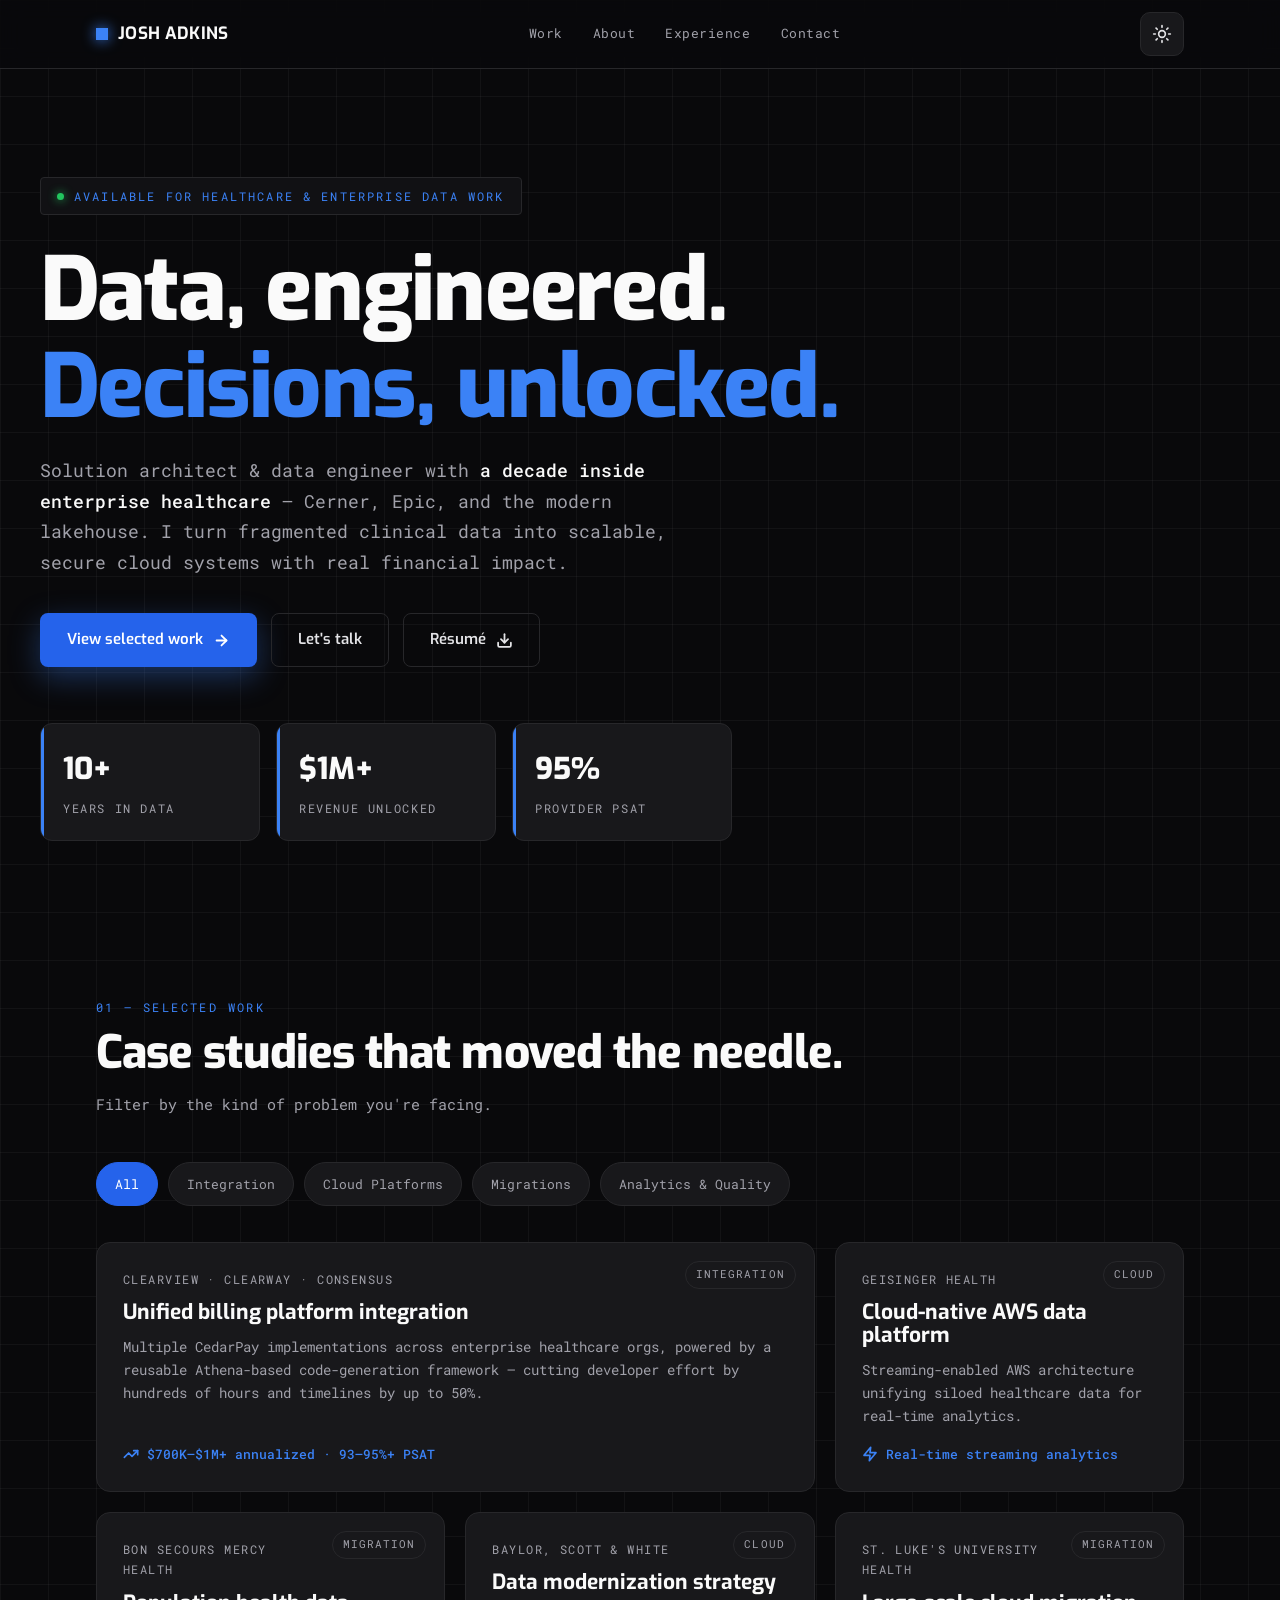
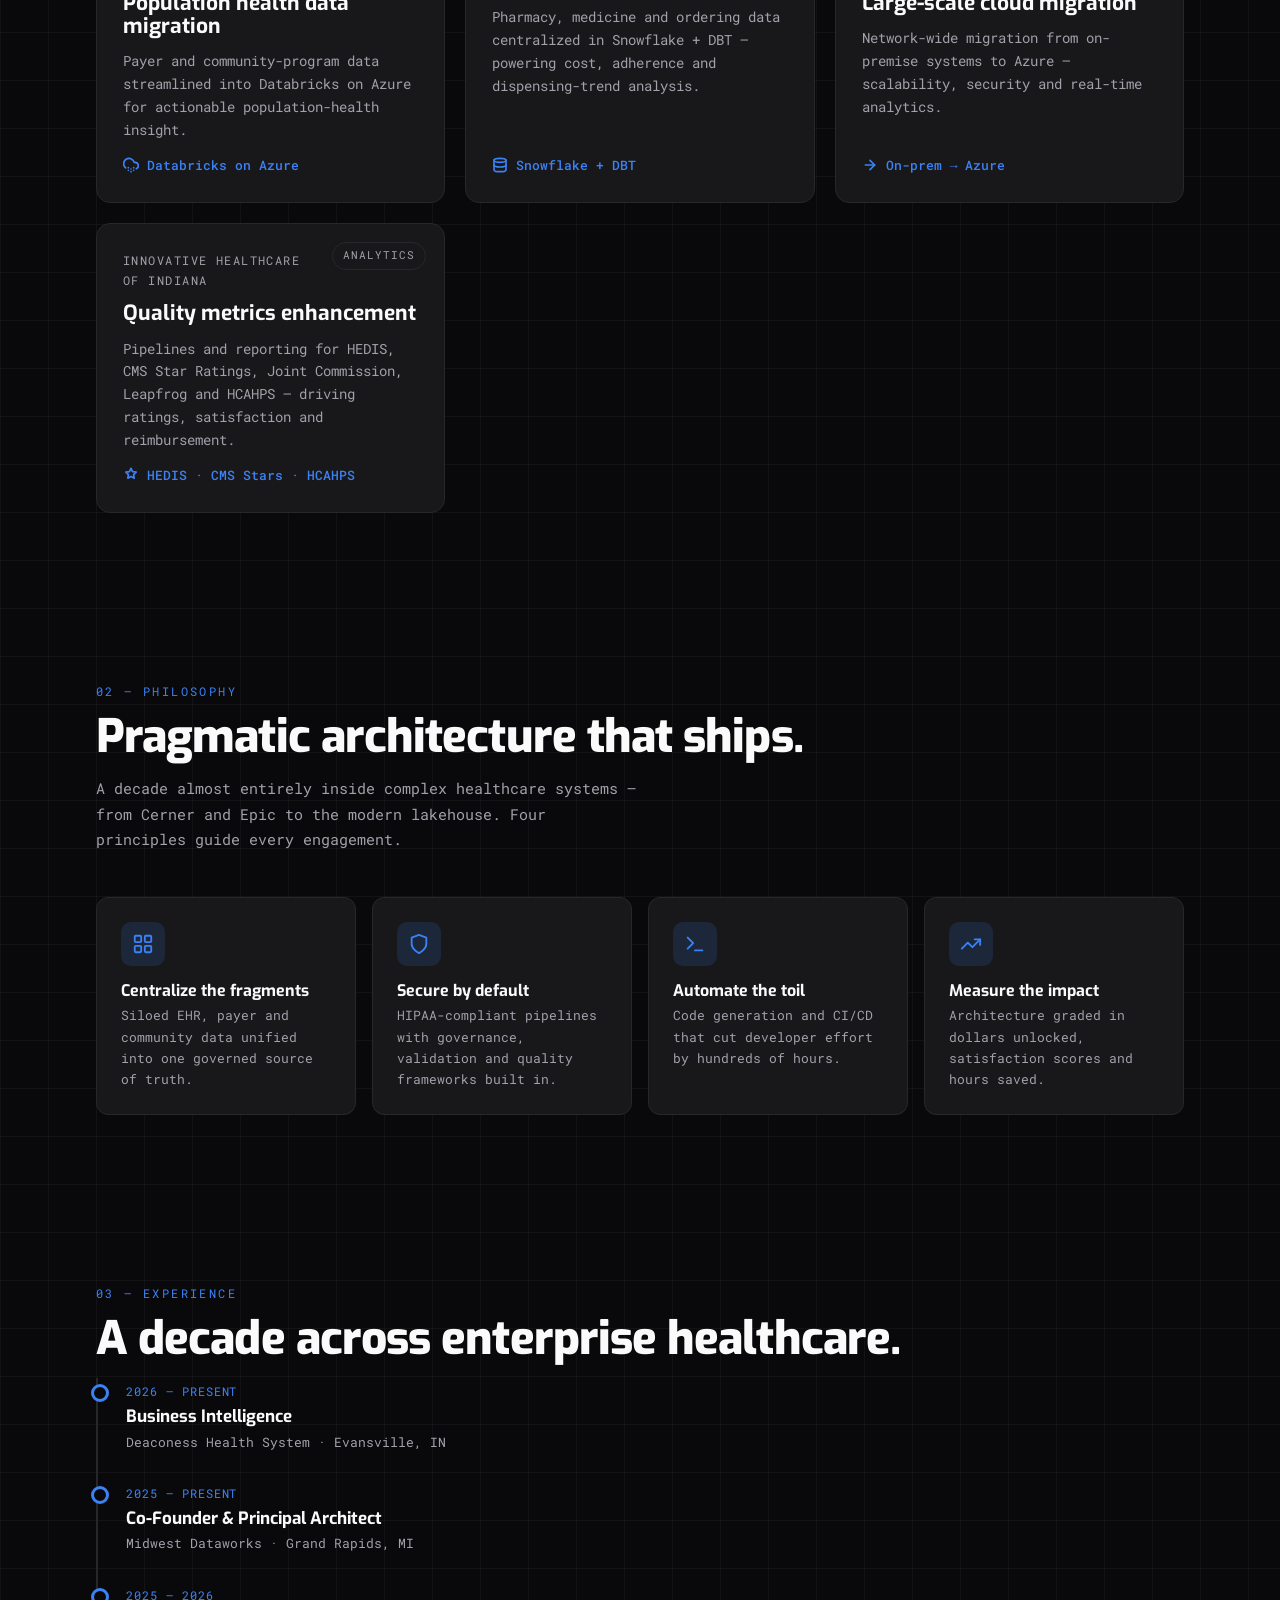
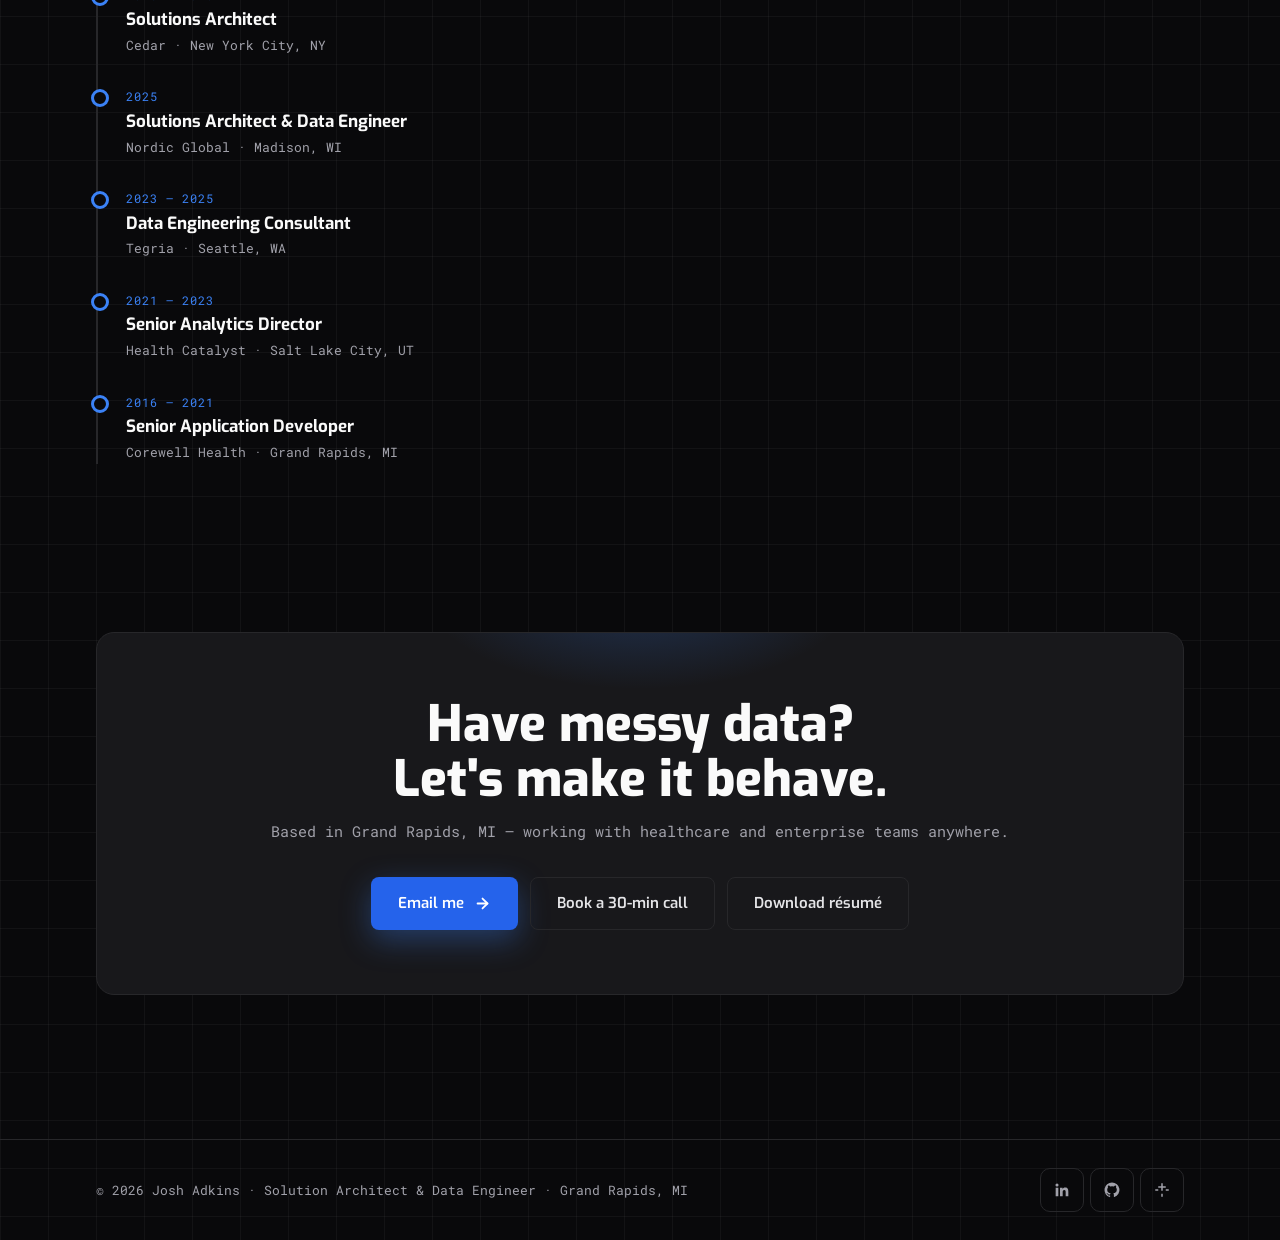
==== mockups/portfolio-v2.html @ 4bcb2957 "Updates!" ====
<!DOCTYPE html>
<html lang="en" data-theme="dark">
<head>
<meta charset="utf-8">
<meta name="viewport" content="width=device-width, initial-scale=1">
<title>Josh Adkins — Solution Architect &amp; Data Engineer (v2 mockup)</title>
<meta name="description" content="Josh Adkins — Solution Architect & Data Engineer specializing in healthcare data.">
<link rel="preconnect" href="https://fonts.googleapis.com">
<link rel="preconnect" href="https://fonts.gstatic.com" crossorigin>
<link href="https://fonts.googleapis.com/css2?family=Exo:wght@400;500;600;700;800&family=Roboto+Mono:wght@300;400;500;700&display=swap" rel="stylesheet">
<style>
  :root, :root[data-theme="dark"] {
    --bg: #09090B;
    --bg-elev: #111114;
    --surface: #18181B;
    --border: #27272A;
    --text: #E4E4E7;
    --text-strong: #FAFAFA;
    --muted: #A1A1AA;
    --accent: #3B82F6;
    --accent-strong: #2563EB;
    --on-accent: #FFFFFF;
    --grid-line: rgba(255, 255, 255, 0.04);
    --shadow: 0 20px 60px rgba(0, 0, 0, 0.55);
  }
  :root[data-theme="light"] {
    --bg: #FAFAFA;
    --bg-elev: #FFFFFF;
    --surface: #FFFFFF;
    --border: #E4E4E7;
    --text: #18181B;
    --text-strong: #09090B;
    --muted: #52525B;
    --accent: #2563EB;
    --accent-strong: #1D4ED8;
    --on-accent: #FFFFFF;
    --grid-line: rgba(0, 0, 0, 0.045);
    --shadow: 0 20px 50px rgba(9, 9, 11, 0.10);
  }

  * { margin: 0; padding: 0; box-sizing: border-box; }
  html { scroll-behavior: smooth; }
  body {
    background: var(--bg);
    color: var(--text);
    font-family: "Roboto Mono", ui-monospace, monospace;
    font-size: 15px;
    line-height: 1.7;
    -webkit-font-smoothing: antialiased;
    background-image:
      linear-gradient(var(--grid-line) 1px, transparent 1px),
      linear-gradient(90deg, var(--grid-line) 1px, transparent 1px);
    background-size: 48px 48px;
    transition: background-color 300ms ease, color 300ms ease;
  }
  h1, h2, h3 { font-family: "Exo", system-ui, sans-serif; color: var(--text-strong); line-height: 1.1; }
  a, button { cursor: pointer; font-family: inherit; }
  ::selection { background: var(--accent); color: var(--on-accent); }
  :focus-visible { outline: 3px solid var(--accent); outline-offset: 3px; border-radius: 4px; }

  .container { max-width: 1200px; margin: 0 auto; padding: 0 clamp(20px, 5vw, 56px); }

  .skip-link {
    position: absolute; left: -9999px; top: 0; z-index: 999;
    background: var(--accent-strong); color: var(--on-accent);
    padding: 12px 20px; text-decoration: none; border-radius: 0 0 10px 0;
  }
  .skip-link:focus { left: 0; }

  /* ---------- Motion: entrance reveals (disabled under reduced motion) ---------- */
  [data-reveal] { opacity: 0; transform: translateY(26px); transition: opacity 500ms cubic-bezier(.2,.7,.2,1), transform 500ms cubic-bezier(.2,.7,.2,1); }
  [data-reveal].in { opacity: 1; transform: none; }
  @media (prefers-reduced-motion: reduce) {
    html { scroll-behavior: auto; }
    [data-reveal] { opacity: 1; transform: none; transition: none; }
    *, *::before, *::after { animation: none !important; transition-duration: 0.01ms !important; }
  }

  /* ---------- Nav ---------- */
  nav.top {
    position: sticky; top: 0; z-index: 100;
    background: color-mix(in srgb, var(--bg) 82%, transparent);
    backdrop-filter: blur(12px);
    border-bottom: 1px solid var(--border);
  }
  .nav-inner { display: flex; align-items: center; justify-content: space-between; height: 68px; }
  .brand { display: flex; align-items: center; gap: 10px; text-decoration: none; color: var(--text-strong); font-family: "Exo", sans-serif; font-weight: 700; font-size: 17px; letter-spacing: 0.02em; }
  .brand .sq { width: 12px; height: 12px; background: var(--accent); box-shadow: 0 0 14px var(--accent); }
  .nav-links { display: flex; align-items: center; gap: 2px; list-style: none; }
  .nav-links a {
    color: var(--muted); text-decoration: none; font-size: 13px; letter-spacing: 0.04em;
    padding: 10px 14px; min-height: 44px; display: inline-flex; align-items: center;
    border-bottom: 2px solid transparent;
    transition: color 200ms, border-color 200ms;
  }
  .nav-links a:hover { color: var(--text-strong); border-color: var(--accent); }
  .theme-btn {
    width: 44px; height: 44px; display: grid; place-items: center;
    background: var(--surface); color: var(--text); border: 1px solid var(--border); border-radius: 10px;
    transition: transform 200ms, border-color 200ms;
  }
  .theme-btn:hover { transform: translateY(-2px); border-color: var(--accent); }
  :root[data-theme="dark"] .icon-sun { display: block; }
  :root[data-theme="dark"] .icon-moon { display: none; }
  :root[data-theme="light"] .icon-sun { display: none; }
  :root[data-theme="light"] .icon-moon { display: block; }

  /* ---------- Hero ---------- */
  .hero { padding: clamp(72px, 12vh, 130px) 0 72px; }
  .kicker {
    display: inline-flex; align-items: center; gap: 10px;
    font-size: 12px; letter-spacing: 0.18em; color: var(--accent);
    border: 1px solid var(--border); background: var(--bg-elev);
    padding: 8px 16px; border-radius: 4px; margin-bottom: 28px;
  }
  .kicker .pulse { width: 7px; height: 7px; border-radius: 50%; background: #22C55E; box-shadow: 0 0 10px #22C55E; }
  .hero h1 { font-size: clamp(44px, 7vw, 88px); font-weight: 800; letter-spacing: -0.02em; margin-bottom: 8px; }
  .hero h1 .accent { color: var(--accent); }
  .hero .role { font-size: clamp(15px, 1.6vw, 18px); color: var(--muted); margin: 18px 0 36px; max-width: 62ch; }
  .hero .role strong { color: var(--text-strong); font-weight: 500; }
  .cta-row { display: flex; gap: 14px; flex-wrap: wrap; margin-bottom: 56px; }
  .btn {
    display: inline-flex; align-items: center; gap: 10px; text-decoration: none;
    font-family: "Exo", sans-serif; font-weight: 600; font-size: 15px;
    padding: 13px 26px; min-height: 50px; border-radius: 8px; border: 1px solid transparent;
    transition: transform 220ms, box-shadow 220ms, background 220ms, border-color 220ms;
  }
  .btn-primary { background: var(--accent-strong); color: var(--on-accent); box-shadow: 0 10px 30px color-mix(in srgb, var(--accent) 35%, transparent); }
  .btn-primary:hover { transform: translateY(-2px); box-shadow: 0 16px 40px color-mix(in srgb, var(--accent) 50%, transparent); }
  .btn-ghost { background: transparent; color: var(--text); border-color: var(--border); }
  .btn-ghost:hover { border-color: var(--accent); color: var(--text-strong); transform: translateY(-2px); }

  .stat-row { display: grid; grid-template-columns: repeat(3, minmax(0, 220px)); gap: 16px; }
  .stat {
    background: var(--surface); border: 1px solid var(--border); border-radius: 12px;
    padding: 20px 22px; position: relative; overflow: hidden;
    transition: border-color 220ms, transform 220ms;
  }
  .stat:hover { border-color: var(--accent); transform: translateY(-3px); }
  .stat::before { content: ""; position: absolute; left: 0; top: 0; bottom: 0; width: 3px; background: var(--accent); }
  .stat b { display: block; font-family: "Exo", sans-serif; font-size: 30px; font-weight: 800; color: var(--text-strong); font-variant-numeric: tabular-nums; }
  .stat span { font-size: 11.5px; letter-spacing: 0.14em; color: var(--muted); }

  /* ---------- Section scaffolding ---------- */
  section { padding: 84px 0; }
  .sec-label { font-size: 12px; letter-spacing: 0.2em; color: var(--accent); margin-bottom: 10px; }
  .sec-title { font-size: clamp(30px, 4vw, 46px); font-weight: 800; letter-spacing: -0.02em; margin-bottom: 14px; }
  .sec-sub { color: var(--muted); max-width: 60ch; margin-bottom: 44px; }

  /* ---------- Filterable project grid ---------- */
  .filters { display: flex; gap: 10px; flex-wrap: wrap; margin-bottom: 36px; }
  .chip {
    font-family: "Roboto Mono", monospace; font-size: 13px;
    background: var(--surface); color: var(--muted);
    border: 1px solid var(--border); border-radius: 999px;
    padding: 9px 18px; min-height: 44px;
    transition: color 200ms, border-color 200ms, background 200ms;
  }
  .chip:hover { color: var(--text-strong); border-color: var(--accent); }
  .chip[aria-pressed="true"] { background: var(--accent-strong); color: var(--on-accent); border-color: var(--accent-strong); }

  .grid { display: grid; grid-template-columns: repeat(3, 1fr); gap: 20px; }
  .proj {
    grid-column: span 1; position: relative; overflow: hidden;
    background: var(--surface); border: 1px solid var(--border); border-radius: 14px;
    padding: 26px; display: flex; flex-direction: column; gap: 12px; min-height: 250px;
    transition: transform 260ms cubic-bezier(.2,.7,.2,1), border-color 260ms, box-shadow 260ms, opacity 300ms;
  }
  .proj.featured { grid-column: span 2; }
  .proj:hover { transform: translateY(-5px); border-color: var(--accent); box-shadow: var(--shadow); }
  .proj.hidden { display: none; }
  .proj .client { font-size: 12px; letter-spacing: 0.12em; color: var(--muted); text-transform: uppercase; padding-right: 104px; }
  .proj h3 { font-size: 21px; font-weight: 700; }
  .proj p { font-size: 13.5px; color: var(--muted); }
  .proj .metric {
    margin-top: auto; display: inline-flex; align-items: center; gap: 8px;
    font-size: 13px; color: var(--accent); font-weight: 500;
  }
  .proj .cat-tag { position: absolute; top: 18px; right: 18px; font-size: 10.5px; letter-spacing: 0.1em; color: var(--muted); border: 1px solid var(--border); padding: 4px 10px; border-radius: 999px; text-transform: uppercase; }
  .proj .bar { position: absolute; left: 0; right: 0; bottom: 0; height: 3px; background: var(--accent); transform: scaleX(0); transform-origin: left; transition: transform 320ms cubic-bezier(.2,.7,.2,1); }
  .proj:hover .bar { transform: scaleX(1); }

  /* ---------- Philosophy ---------- */
  .principles { display: grid; grid-template-columns: repeat(4, 1fr); gap: 16px; }
  .principle { background: var(--surface); border: 1px solid var(--border); border-radius: 12px; padding: 24px; transition: transform 220ms, border-color 220ms; }
  .principle:hover { transform: translateY(-4px); border-color: var(--accent); }
  .principle .ic { width: 44px; height: 44px; border-radius: 10px; display: grid; place-items: center; background: color-mix(in srgb, var(--accent) 14%, transparent); color: var(--accent); margin-bottom: 16px; }
  .principle h3 { font-size: 16px; margin-bottom: 6px; }
  .principle p { font-size: 12.5px; color: var(--muted); }

  /* ---------- Experience ---------- */
  .timeline { border-left: 2px solid var(--border); padding-left: 28px; display: flex; flex-direction: column; gap: 26px; max-width: 760px; }
  .t-item { position: relative; }
  .t-item::before {
    content: ""; position: absolute; left: -35px; top: 6px;
    width: 12px; height: 12px; border-radius: 50%;
    background: var(--bg); border: 3px solid var(--accent);
  }
  .t-item .when { font-size: 12px; color: var(--accent); letter-spacing: 0.08em; }
  .t-item h3 { font-size: 17px; margin: 4px 0 2px; }
  .t-item .org { font-size: 13px; color: var(--muted); }

  /* ---------- Contact ---------- */
  .contact-band {
    background: var(--surface); border: 1px solid var(--border); border-radius: 18px;
    padding: clamp(36px, 6vw, 64px); text-align: center; position: relative; overflow: hidden;
  }
  .contact-band::before {
    content: ""; position: absolute; inset: -40% 30% auto; height: 200px;
    background: radial-gradient(closest-side, color-mix(in srgb, var(--accent) 25%, transparent), transparent);
    pointer-events: none;
  }
  .contact-band h2 { font-size: clamp(30px, 4.4vw, 50px); font-weight: 800; margin-bottom: 12px; }
  .contact-band p { color: var(--muted); margin-bottom: 32px; }
  .contact-links { display: flex; gap: 12px; justify-content: center; flex-wrap: wrap; }

  footer { border-top: 1px solid var(--border); padding: 28px 0; margin-top: 60px; }
  .foot { display: flex; align-items: center; justify-content: space-between; gap: 16px; flex-wrap: wrap; font-size: 12.5px; color: var(--muted); }
  .foot .socials { display: flex; gap: 6px; }
  .foot .socials a { width: 44px; height: 44px; display: grid; place-items: center; color: var(--muted); border: 1px solid var(--border); border-radius: 10px; transition: color 200ms, border-color 200ms, transform 200ms; }
  .foot .socials a:hover { color: var(--accent); border-color: var(--accent); transform: translateY(-2px); }

  @media (max-width: 1024px) {
    .grid { grid-template-columns: 1fr 1fr; }
    .proj.featured { grid-column: span 2; }
    .principles { grid-template-columns: 1fr 1fr; }
  }
  @media (max-width: 700px) {
    .nav-links { display: none; }
    .grid { grid-template-columns: 1fr; }
    .proj.featured { grid-column: span 1; }
    .principles { grid-template-columns: 1fr; }
    .stat-row { grid-template-columns: 1fr; }
    section { padding: 60px 0; }
  }
</style>
</head>
<body>
<a class="skip-link" href="#main">Skip to main content</a>

<nav class="top" aria-label="Primary">
  <div class="container nav-inner">
    <a class="brand" href="#top"><span class="sq" aria-hidden="true"></span>JOSH ADKINS</a>
    <ul class="nav-links">
      <li><a href="#work">Work</a></li>
      <li><a href="#about">About</a></li>
      <li><a href="#experience">Experience</a></li>
      <li><a href="#contact">Contact</a></li>
    </ul>
    <button class="theme-btn" id="themeToggle" aria-label="Switch to light theme">
      <svg class="icon-sun" width="20" height="20" viewBox="0 0 24 24" fill="none" stroke="currentColor" stroke-width="2" stroke-linecap="round" aria-hidden="true"><circle cx="12" cy="12" r="4"/><path d="M12 2v2M12 20v2M4.9 4.9l1.4 1.4M17.7 17.7l1.4 1.4M2 12h2M20 12h2M4.9 19.1l1.4-1.4M17.7 6.3l1.4-1.4"/></svg>
      <svg class="icon-moon" width="20" height="20" viewBox="0 0 24 24" fill="none" stroke="currentColor" stroke-width="2" stroke-linecap="round" stroke-linejoin="round" aria-hidden="true"><path d="M21 12.79A9 9 0 1 1 11.21 3 7 7 0 0 0 21 12.79z"/></svg>
    </button>
  </div>
</nav>

<main id="main">
  <!-- ============ HERO ============ -->
  <header id="top" class="hero container">
    <div data-reveal>
      <span class="kicker"><span class="pulse" aria-hidden="true"></span>AVAILABLE FOR HEALTHCARE &amp; ENTERPRISE DATA WORK</span>
      <h1>Data, engineered.<br><span class="accent">Decisions, unlocked.</span></h1>
      <p class="role">Solution architect &amp; data engineer with <strong>a decade inside enterprise healthcare</strong> — Cerner, Epic, and the modern lakehouse. I turn fragmented clinical data into scalable, secure cloud systems with real financial impact.</p>
      <div class="cta-row">
        <a class="btn btn-primary" href="#work">
          View selected work
          <svg width="17" height="17" viewBox="0 0 24 24" fill="none" stroke="currentColor" stroke-width="2.5" stroke-linecap="round" stroke-linejoin="round" aria-hidden="true"><path d="M5 12h14"/><path d="M12 5l7 7-7 7"/></svg>
        </a>
        <a class="btn btn-ghost" href="#contact">Let's talk</a>
        <a class="btn btn-ghost" href="#" aria-label="Download résumé">
          Résumé
          <svg width="17" height="17" viewBox="0 0 24 24" fill="none" stroke="currentColor" stroke-width="2.5" stroke-linecap="round" stroke-linejoin="round" aria-hidden="true"><path d="M21 15v4a2 2 0 0 1-2 2H5a2 2 0 0 1-2-2v-4"/><path d="M7 10l5 5 5-5"/><path d="M12 15V3"/></svg>
        </a>
      </div>
      <div class="stat-row">
        <div class="stat"><b>10+</b><span>YEARS IN DATA</span></div>
        <div class="stat"><b>$1M+</b><span>REVENUE UNLOCKED</span></div>
        <div class="stat"><b>95%</b><span>PROVIDER PSAT</span></div>
      </div>
    </div>
  </header>

  <!-- ============ WORK: FILTERABLE GRID ============ -->
  <section id="work">
    <div class="container">
      <div data-reveal>
        <p class="sec-label">01 — SELECTED WORK</p>
        <h2 class="sec-title">Case studies that moved the needle.</h2>
        <p class="sec-sub">Filter by the kind of problem you're facing.</p>
      </div>

      <div class="filters" role="group" aria-label="Filter projects by category" data-reveal>
        <button class="chip" data-filter="all" aria-pressed="true">All</button>
        <button class="chip" data-filter="integration" aria-pressed="false">Integration</button>
        <button class="chip" data-filter="cloud" aria-pressed="false">Cloud Platforms</button>
        <button class="chip" data-filter="migration" aria-pressed="false">Migrations</button>
        <button class="chip" data-filter="analytics" aria-pressed="false">Analytics &amp; Quality</button>
      </div>

      <div class="grid" id="projGrid">
        <article class="proj featured" data-cat="integration" data-reveal>
          <span class="cat-tag">Integration</span>
          <span class="client">Clearview · Clearway · Consensus</span>
          <h3>Unified billing platform integration</h3>
          <p>Multiple CedarPay implementations across enterprise healthcare orgs, powered by a reusable Athena-based code-generation framework — cutting developer effort by hundreds of hours and timelines by up to 50%.</p>
          <span class="metric">
            <svg width="16" height="16" viewBox="0 0 24 24" fill="none" stroke="currentColor" stroke-width="2.5" stroke-linecap="round" stroke-linejoin="round" aria-hidden="true"><path d="M22 7l-8.5 8.5-5-5L2 17"/><path d="M16 7h6v6"/></svg>
            $700K–$1M+ annualized · 93–95%+ PSAT
          </span>
          <span class="bar" aria-hidden="true"></span>
        </article>

        <article class="proj" data-cat="cloud" data-reveal>
          <span class="cat-tag">Cloud</span>
          <span class="client">Geisinger Health</span>
          <h3>Cloud-native AWS data platform</h3>
          <p>Streaming-enabled AWS architecture unifying siloed healthcare data for real-time analytics.</p>
          <span class="metric">
            <svg width="16" height="16" viewBox="0 0 24 24" fill="none" stroke="currentColor" stroke-width="2.5" stroke-linecap="round" stroke-linejoin="round" aria-hidden="true"><polygon points="13 2 3 14 12 14 11 22 21 10 12 10 13 2"/></svg>
            Real-time streaming analytics
          </span>
          <span class="bar" aria-hidden="true"></span>
        </article>

        <article class="proj" data-cat="migration" data-reveal>
          <span class="cat-tag">Migration</span>
          <span class="client">Bon Secours Mercy Health</span>
          <h3>Population health data migration</h3>
          <p>Payer and community-program data streamlined into Databricks on Azure for actionable population-health insight.</p>
          <span class="metric">
            <svg width="16" height="16" viewBox="0 0 24 24" fill="none" stroke="currentColor" stroke-width="2.5" stroke-linecap="round" stroke-linejoin="round" aria-hidden="true"><path d="M20 17.58A5 5 0 0 0 18 8h-1.26A8 8 0 1 0 4 16.25"/><path d="M8 16h.01M8 20h.01M12 18h.01M12 22h.01M16 16h.01M16 20h.01"/></svg>
            Databricks on Azure
          </span>
          <span class="bar" aria-hidden="true"></span>
        </article>

        <article class="proj" data-cat="cloud" data-reveal>
          <span class="cat-tag">Cloud</span>
          <span class="client">Baylor, Scott &amp; White</span>
          <h3>Data modernization strategy</h3>
          <p>Pharmacy, medicine and ordering data centralized in Snowflake + DBT — powering cost, adherence and dispensing-trend analysis.</p>
          <span class="metric">
            <svg width="16" height="16" viewBox="0 0 24 24" fill="none" stroke="currentColor" stroke-width="2.5" stroke-linecap="round" stroke-linejoin="round" aria-hidden="true"><ellipse cx="12" cy="5" rx="9" ry="3"/><path d="M3 5v14c0 1.66 4 3 9 3s9-1.34 9-3V5"/><path d="M3 12c0 1.66 4 3 9 3s9-1.34 9-3"/></svg>
            Snowflake + DBT
          </span>
          <span class="bar" aria-hidden="true"></span>
        </article>

        <article class="proj" data-cat="migration" data-reveal>
          <span class="cat-tag">Migration</span>
          <span class="client">St. Luke's University Health</span>
          <h3>Large-scale cloud migration</h3>
          <p>Network-wide migration from on-premise systems to Azure — scalability, security and real-time analytics.</p>
          <span class="metric">
            <svg width="16" height="16" viewBox="0 0 24 24" fill="none" stroke="currentColor" stroke-width="2.5" stroke-linecap="round" stroke-linejoin="round" aria-hidden="true"><path d="M5 12h14"/><path d="M12 5l7 7-7 7"/></svg>
            On-prem → Azure
          </span>
          <span class="bar" aria-hidden="true"></span>
        </article>

        <article class="proj" data-cat="analytics" data-reveal>
          <span class="cat-tag">Analytics</span>
          <span class="client">Innovative Healthcare of Indiana</span>
          <h3>Quality metrics enhancement</h3>
          <p>Pipelines and reporting for HEDIS, CMS Star Ratings, Joint Commission, Leapfrog and HCAHPS — driving ratings, satisfaction and reimbursement.</p>
          <span class="metric">
            <svg width="16" height="16" viewBox="0 0 24 24" fill="none" stroke="currentColor" stroke-width="2.5" stroke-linecap="round" stroke-linejoin="round" aria-hidden="true"><path d="M12 2l2.4 4.86 5.36.78-3.88 3.78.92 5.34L12 14.24l-4.8 2.52.92-5.34L4.24 7.64l5.36-.78L12 2z"/></svg>
            HEDIS · CMS Stars · HCAHPS
          </span>
          <span class="bar" aria-hidden="true"></span>
        </article>
      </div>
    </div>
  </section>

  <!-- ============ ABOUT / PHILOSOPHY ============ -->
  <section id="about">
    <div class="container">
      <div data-reveal>
        <p class="sec-label">02 — PHILOSOPHY</p>
        <h2 class="sec-title">Pragmatic architecture that ships.</h2>
        <p class="sec-sub">A decade almost entirely inside complex healthcare systems — from Cerner and Epic to the modern lakehouse. Four principles guide every engagement.</p>
      </div>
      <div class="principles">
        <div class="principle" data-reveal>
          <span class="ic" aria-hidden="true"><svg width="22" height="22" viewBox="0 0 24 24" fill="none" stroke="currentColor" stroke-width="2" stroke-linecap="round" stroke-linejoin="round"><rect x="3" y="3" width="7" height="7" rx="1"/><rect x="14" y="3" width="7" height="7" rx="1"/><rect x="3" y="14" width="7" height="7" rx="1"/><rect x="14" y="14" width="7" height="7" rx="1"/></svg></span>
          <h3>Centralize the fragments</h3>
          <p>Siloed EHR, payer and community data unified into one governed source of truth.</p>
        </div>
        <div class="principle" data-reveal>
          <span class="ic" aria-hidden="true"><svg width="22" height="22" viewBox="0 0 24 24" fill="none" stroke="currentColor" stroke-width="2" stroke-linecap="round" stroke-linejoin="round"><path d="M12 22s8-4 8-10V5l-8-3-8 3v7c0 6 8 10 8 10z"/></svg></span>
          <h3>Secure by default</h3>
          <p>HIPAA-compliant pipelines with governance, validation and quality frameworks built in.</p>
        </div>
        <div class="principle" data-reveal>
          <span class="ic" aria-hidden="true"><svg width="22" height="22" viewBox="0 0 24 24" fill="none" stroke="currentColor" stroke-width="2" stroke-linecap="round" stroke-linejoin="round"><path d="M4 17l6-6-6-6"/><path d="M12 19h8"/></svg></span>
          <h3>Automate the toil</h3>
          <p>Code generation and CI/CD that cut developer effort by hundreds of hours.</p>
        </div>
        <div class="principle" data-reveal>
          <span class="ic" aria-hidden="true"><svg width="22" height="22" viewBox="0 0 24 24" fill="none" stroke="currentColor" stroke-width="2" stroke-linecap="round" stroke-linejoin="round"><path d="M22 7l-8.5 8.5-5-5L2 17"/><path d="M16 7h6v6"/></svg></span>
          <h3>Measure the impact</h3>
          <p>Architecture graded in dollars unlocked, satisfaction scores and hours saved.</p>
        </div>
      </div>
    </div>
  </section>

  <!-- ============ EXPERIENCE ============ -->
  <section id="experience">
    <div class="container">
      <div data-reveal>
        <p class="sec-label">03 — EXPERIENCE</p>
        <h2 class="sec-title">A decade across enterprise healthcare.</h2>
      </div>
      <div class="timeline" data-reveal>
        <div class="t-item"><span class="when">2026 — PRESENT</span><h3>Business Intelligence</h3><span class="org">Deaconess Health System · Evansville, IN</span></div>
        <div class="t-item"><span class="when">2025 — PRESENT</span><h3>Co-Founder &amp; Principal Architect</h3><span class="org">Midwest Dataworks · Grand Rapids, MI</span></div>
        <div class="t-item"><span class="when">2025 — 2026</span><h3>Solutions Architect</h3><span class="org">Cedar · New York City, NY</span></div>
        <div class="t-item"><span class="when">2025</span><h3>Solutions Architect &amp; Data Engineer</h3><span class="org">Nordic Global · Madison, WI</span></div>
        <div class="t-item"><span class="when">2023 — 2025</span><h3>Data Engineering Consultant</h3><span class="org">Tegria · Seattle, WA</span></div>
        <div class="t-item"><span class="when">2021 — 2023</span><h3>Senior Analytics Director</h3><span class="org">Health Catalyst · Salt Lake City, UT</span></div>
        <div class="t-item"><span class="when">2016 — 2021</span><h3>Senior Application Developer</h3><span class="org">Corewell Health · Grand Rapids, MI</span></div>
      </div>
    </div>
  </section>

  <!-- ============ CONTACT ============ -->
  <section id="contact">
    <div class="container">
      <div class="contact-band" data-reveal>
        <h2>Have messy data?<br>Let's make it behave.</h2>
        <p>Based in Grand Rapids, MI — working with healthcare and enterprise teams anywhere.</p>
        <div class="contact-links">
          <a class="btn btn-primary" href="mailto:business.joshadkins@gmail.com">
            Email me
            <svg width="17" height="17" viewBox="0 0 24 24" fill="none" stroke="currentColor" stroke-width="2.5" stroke-linecap="round" stroke-linejoin="round" aria-hidden="true"><path d="M5 12h14"/><path d="M12 5l7 7-7 7"/></svg>
          </a>
          <a class="btn btn-ghost" href="https://cal.com/josh-adkins/30min?overlayCalendar=true">Book a 30-min call</a>
          <a class="btn btn-ghost" href="#">Download résumé</a>
        </div>
      </div>
    </div>
  </section>
</main>

<footer>
  <div class="container foot">
    <span>© 2026 Josh Adkins · Solution Architect &amp; Data Engineer · Grand Rapids, MI</span>
    <div class="socials">
      <a href="https://www.linkedin.com/in/joshua-t-adkins/" aria-label="LinkedIn">
        <svg width="18" height="18" viewBox="0 0 24 24" fill="currentColor" aria-hidden="true"><path d="M20.45 20.45h-3.55v-5.57c0-1.33-.03-3.04-1.85-3.04-1.86 0-2.14 1.45-2.14 2.94v5.67H9.35V9h3.41v1.56h.05c.48-.9 1.64-1.85 3.37-1.85 3.6 0 4.27 2.37 4.27 5.46v6.28zM5.34 7.43a2.06 2.06 0 1 1 0-4.12 2.06 2.06 0 0 1 0 4.12zM7.12 20.45H3.56V9h3.56v11.45z"/></svg>
      </a>
      <a href="https://github.com/jadkinsgr" aria-label="GitHub">
        <svg width="18" height="18" viewBox="0 0 24 24" fill="currentColor" aria-hidden="true"><path d="M12 2a10 10 0 0 0-3.16 19.49c.5.09.68-.22.68-.48v-1.7c-2.78.6-3.37-1.34-3.37-1.34-.45-1.16-1.11-1.47-1.11-1.47-.91-.62.07-.6.07-.6 1 .07 1.53 1.03 1.53 1.03.9 1.52 2.34 1.08 2.91.83.09-.65.35-1.09.63-1.34-2.22-.25-4.55-1.11-4.55-4.94 0-1.09.39-1.98 1.03-2.68-.1-.25-.45-1.27.1-2.64 0 0 .84-.27 2.75 1.02a9.58 9.58 0 0 1 5 0c1.91-1.29 2.75-1.02 2.75-1.02.55 1.37.2 2.39.1 2.64.64.7 1.03 1.59 1.03 2.68 0 3.84-2.34 4.68-4.57 4.93.36.31.68.92.68 1.85V21c0 .27.18.58.69.48A10 10 0 0 0 12 2z"/></svg>
      </a>
      <a href="https://public.tableau.com/app/profile/josh.adkins/vizzes" aria-label="Tableau Public">
        <svg width="18" height="18" viewBox="0 0 24 24" fill="currentColor" aria-hidden="true"><path d="M11 3h2v4h4v2h-4v4h-2V9H7V7h4V3zM3 11h4v2H3v-2zm14 0h4v2h-4v-2zm-6 6h2v4h-2v-4z"/></svg>
      </a>
    </div>
  </div>
</footer>

<script>
  // Theme toggle (Motion-Driven style: dark default, dual-theme per skill's dark-mode-pairing rule)
  const toggle = document.getElementById('themeToggle');
  const root = document.documentElement;
  toggle.addEventListener('click', () => {
    const next = root.dataset.theme === 'dark' ? 'light' : 'dark';
    root.dataset.theme = next;
    toggle.setAttribute('aria-label', 'Switch to ' + (next === 'dark' ? 'light' : 'dark') + ' theme');
  });

  // Scroll entrance reveals with stagger (skipped entirely under prefers-reduced-motion)
  const reduced = window.matchMedia('(prefers-reduced-motion: reduce)').matches;
  if (!reduced && 'IntersectionObserver' in window) {
    const io = new IntersectionObserver((entries) => {
      entries.forEach((e, i) => {
        if (e.isIntersecting) {
          setTimeout(() => e.target.classList.add('in'), (i % 6) * 40);
          io.unobserve(e.target);
        }
      });
    }, { threshold: 0.12 });
    document.querySelectorAll('[data-reveal]').forEach(el => io.observe(el));
  } else {
    document.querySelectorAll('[data-reveal]').forEach(el => el.classList.add('in'));
  }

  // Project filter
  const chips = document.querySelectorAll('.chip');
  const projects = document.querySelectorAll('.proj');
  chips.forEach(chip => chip.addEventListener('click', () => {
    chips.forEach(c => c.setAttribute('aria-pressed', c === chip ? 'true' : 'false'));
    const f = chip.dataset.filter;
    projects.forEach(p => p.classList.toggle('hidden', f !== 'all' && p.dataset.cat !== f));
  }));
</script>
</body>
</html>
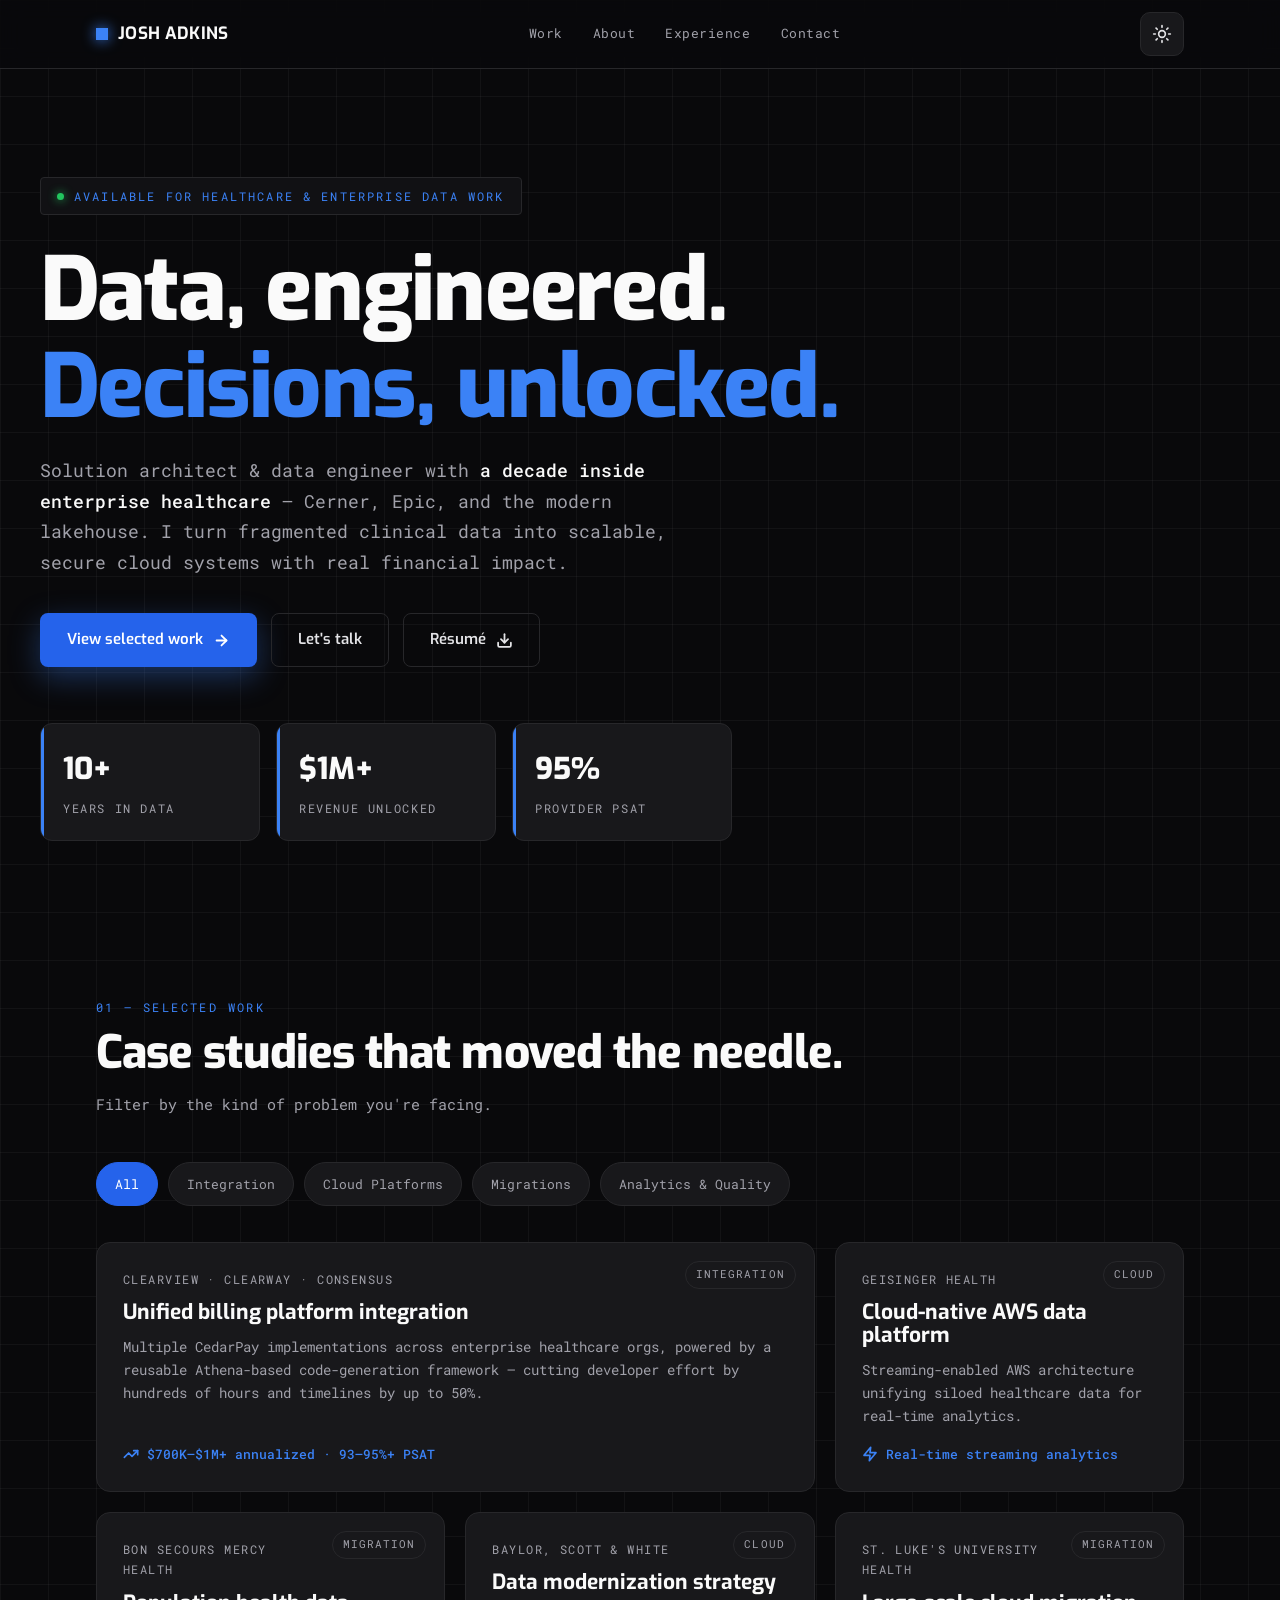
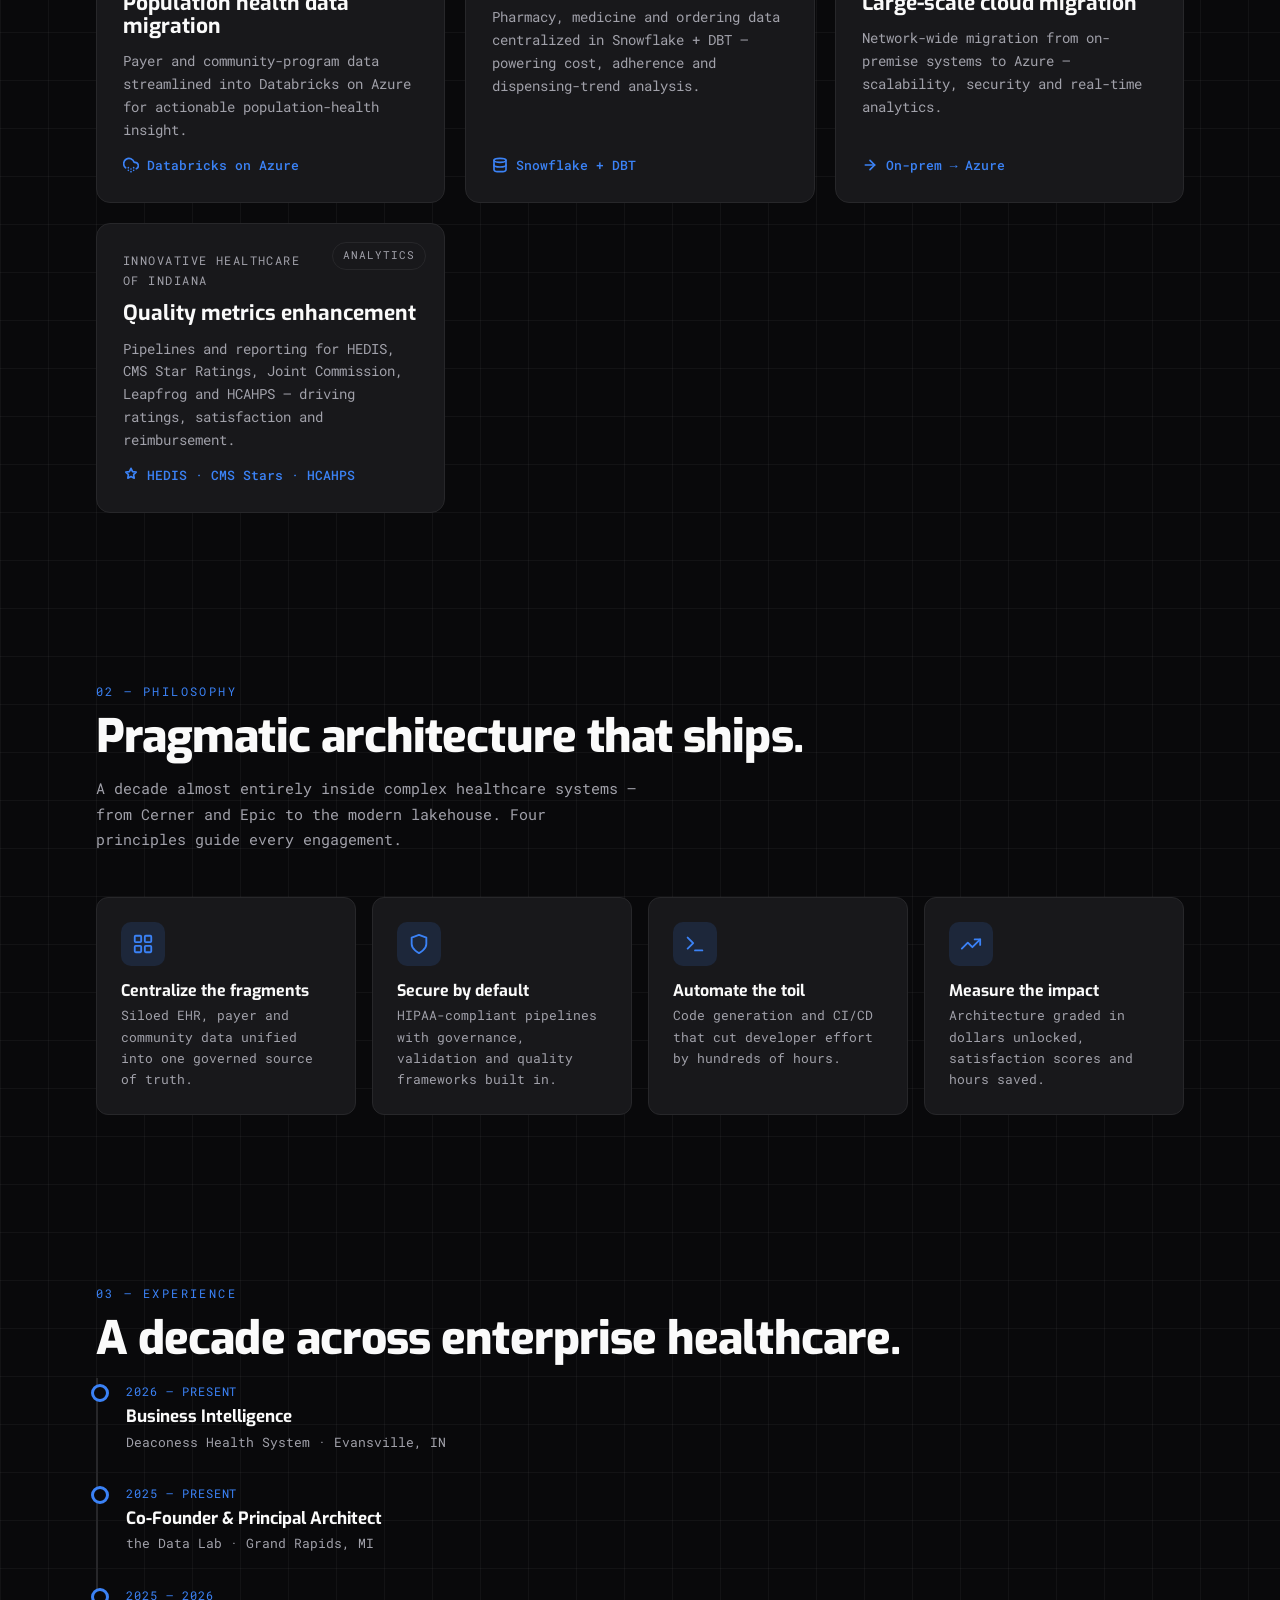
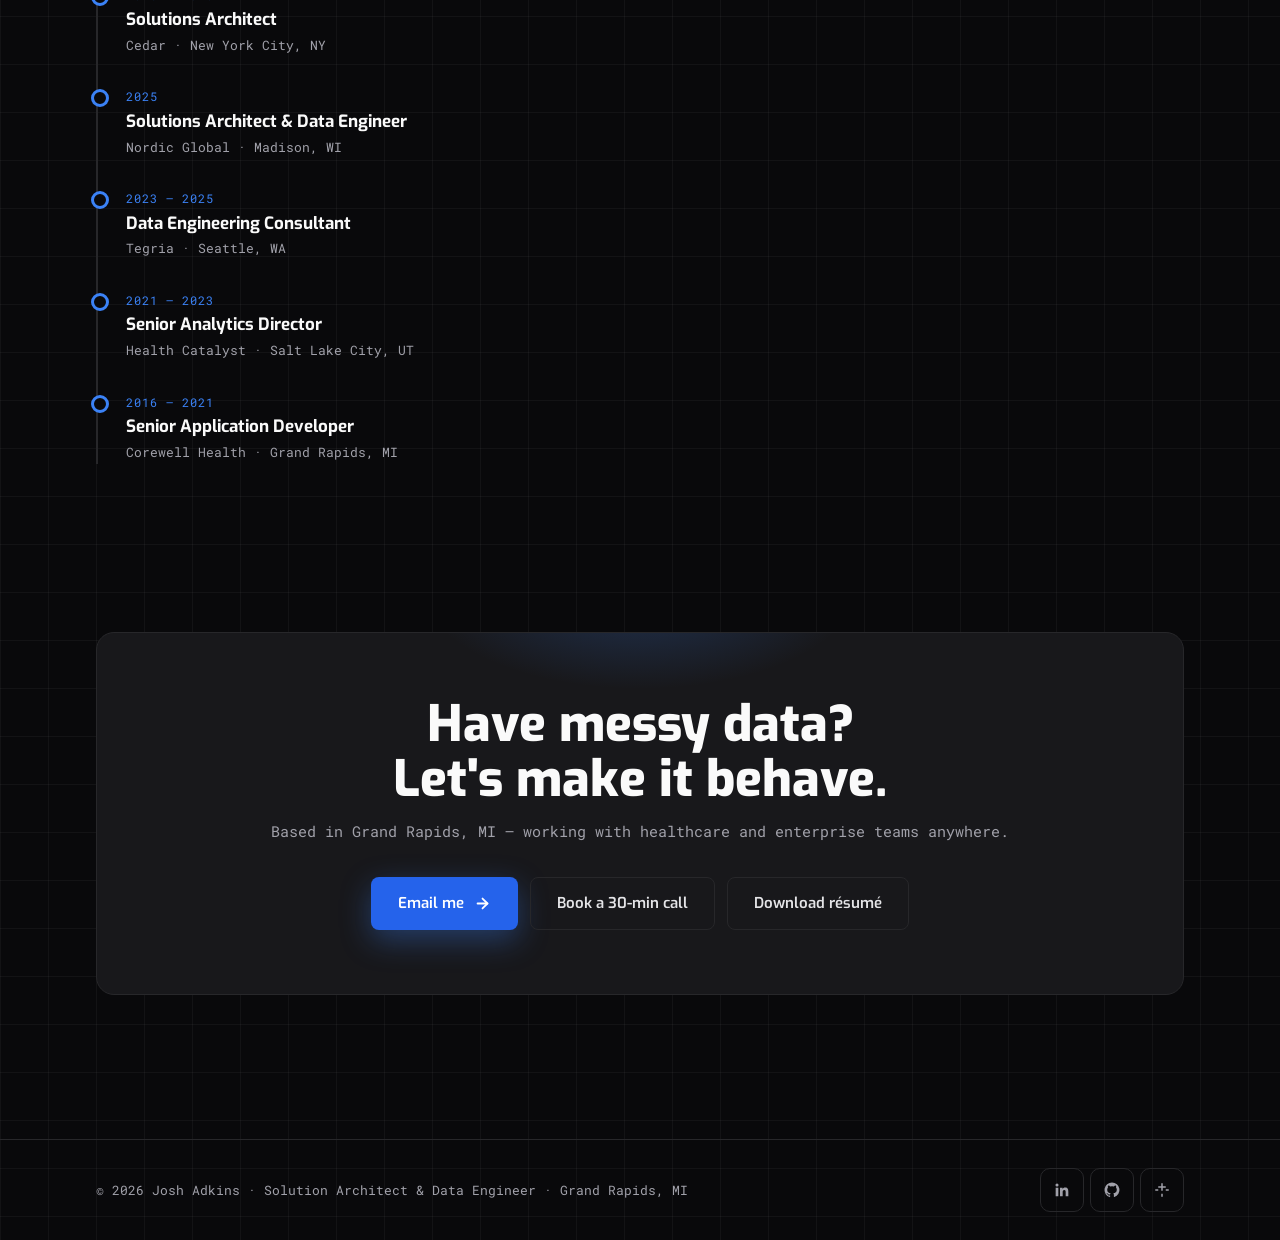
==== commit a108f2ea: "Updates!" ====
--- a/mockups/portfolio-v2.html
+++ b/mockups/portfolio-v2.html
@@ -415,7 +415,7 @@
       </div>
       <div class="timeline" data-reveal>
         <div class="t-item"><span class="when">2026 — PRESENT</span><h3>Business Intelligence</h3><span class="org">Deaconess Health System · Evansville, IN</span></div>
-        <div class="t-item"><span class="when">2025 — PRESENT</span><h3>Co-Founder &amp; Principal Architect</h3><span class="org">Midwest Dataworks · Grand Rapids, MI</span></div>
+        <div class="t-item"><span class="when">2025 — PRESENT</span><h3>Co-Founder &amp; Principal Architect</h3><span class="org">the Data Lab · Grand Rapids, MI</span></div>
         <div class="t-item"><span class="when">2025 — 2026</span><h3>Solutions Architect</h3><span class="org">Cedar · New York City, NY</span></div>
         <div class="t-item"><span class="when">2025</span><h3>Solutions Architect &amp; Data Engineer</h3><span class="org">Nordic Global · Madison, WI</span></div>
         <div class="t-item"><span class="when">2023 — 2025</span><h3>Data Engineering Consultant</h3><span class="org">Tegria · Seattle, WA</span></div>
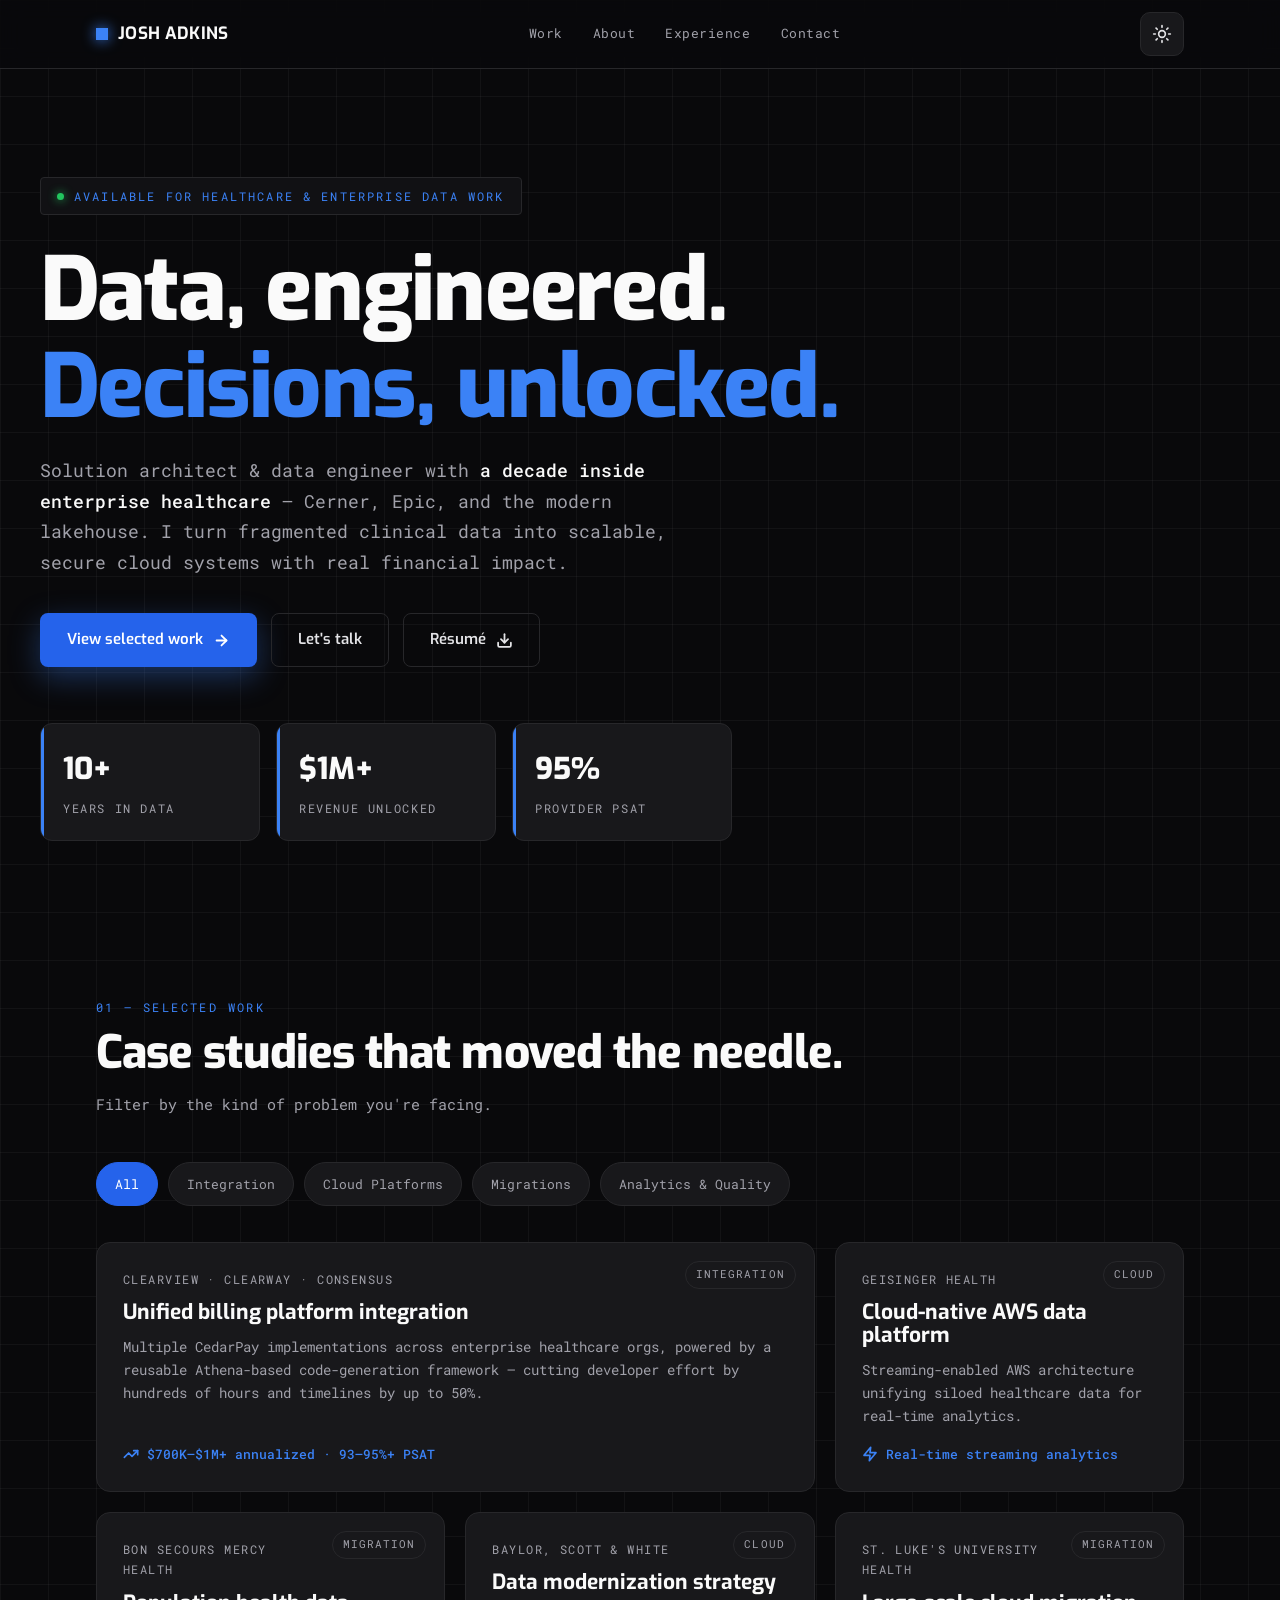
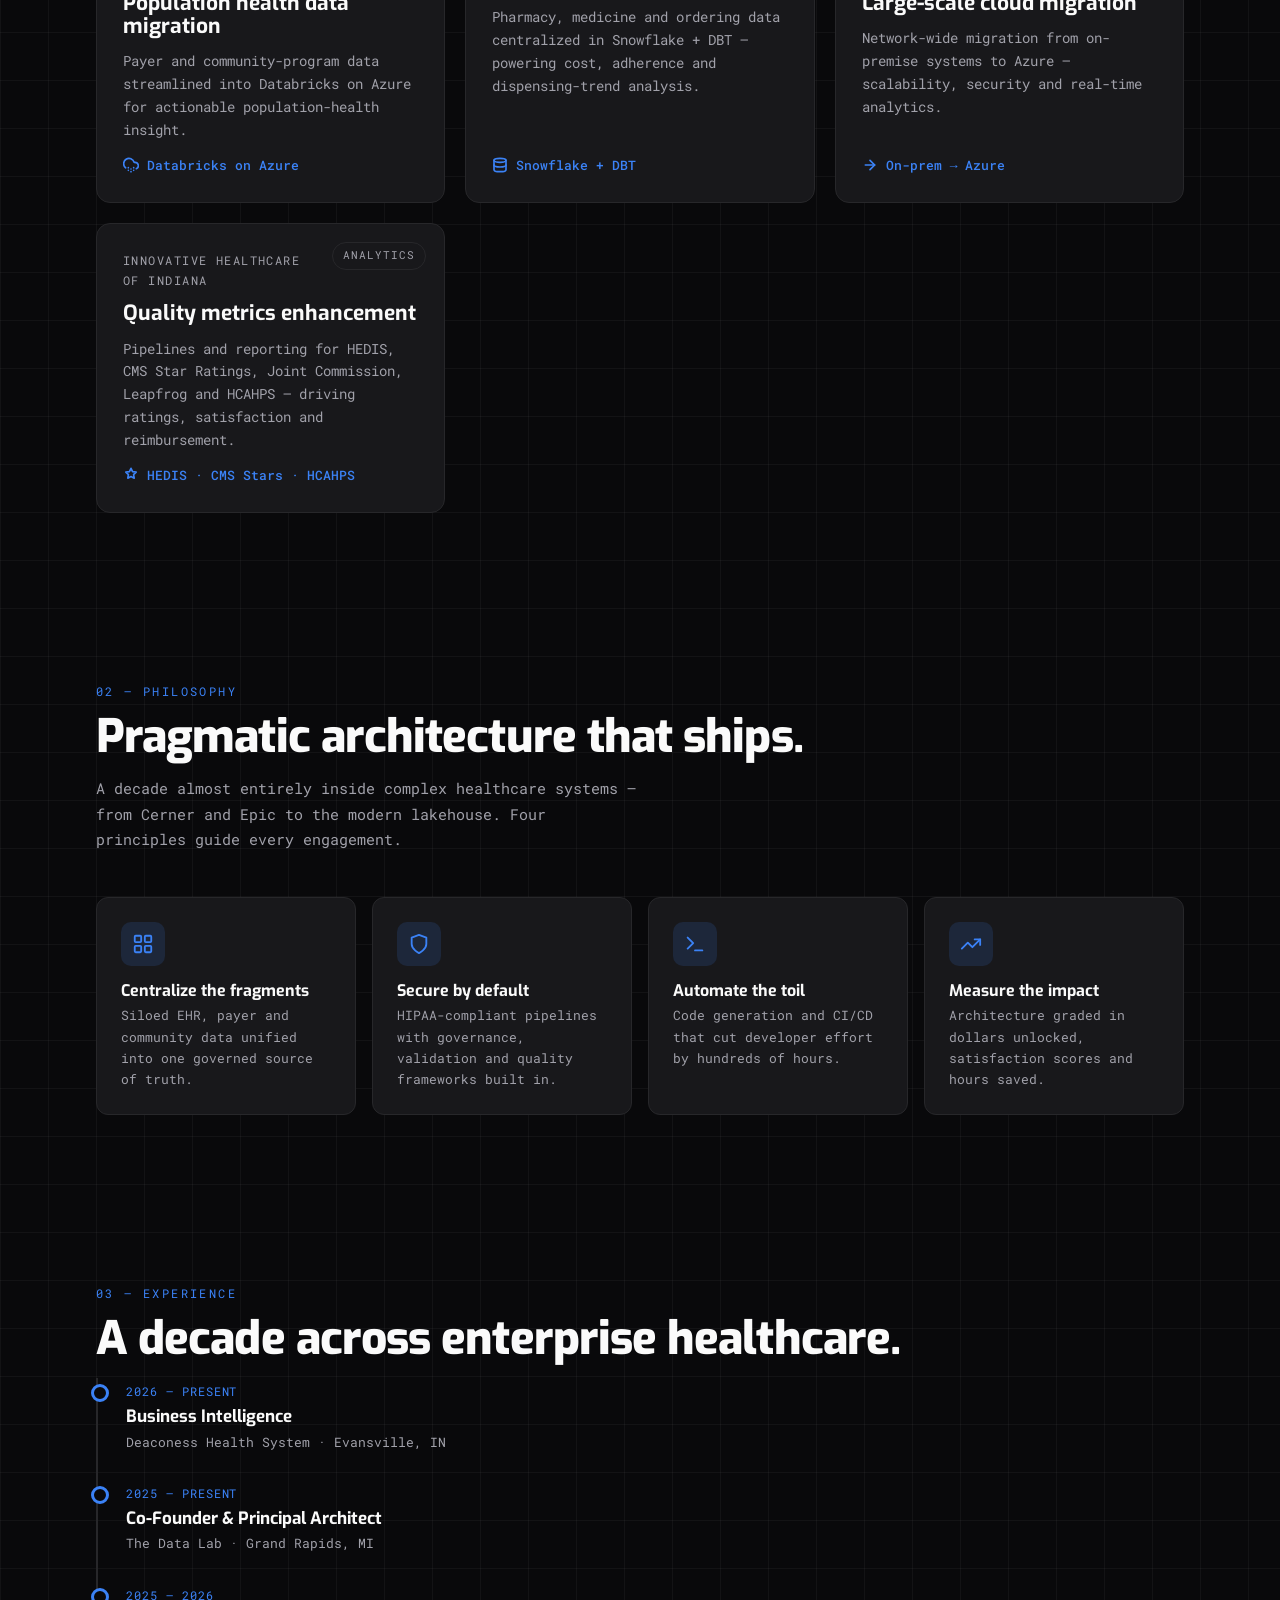
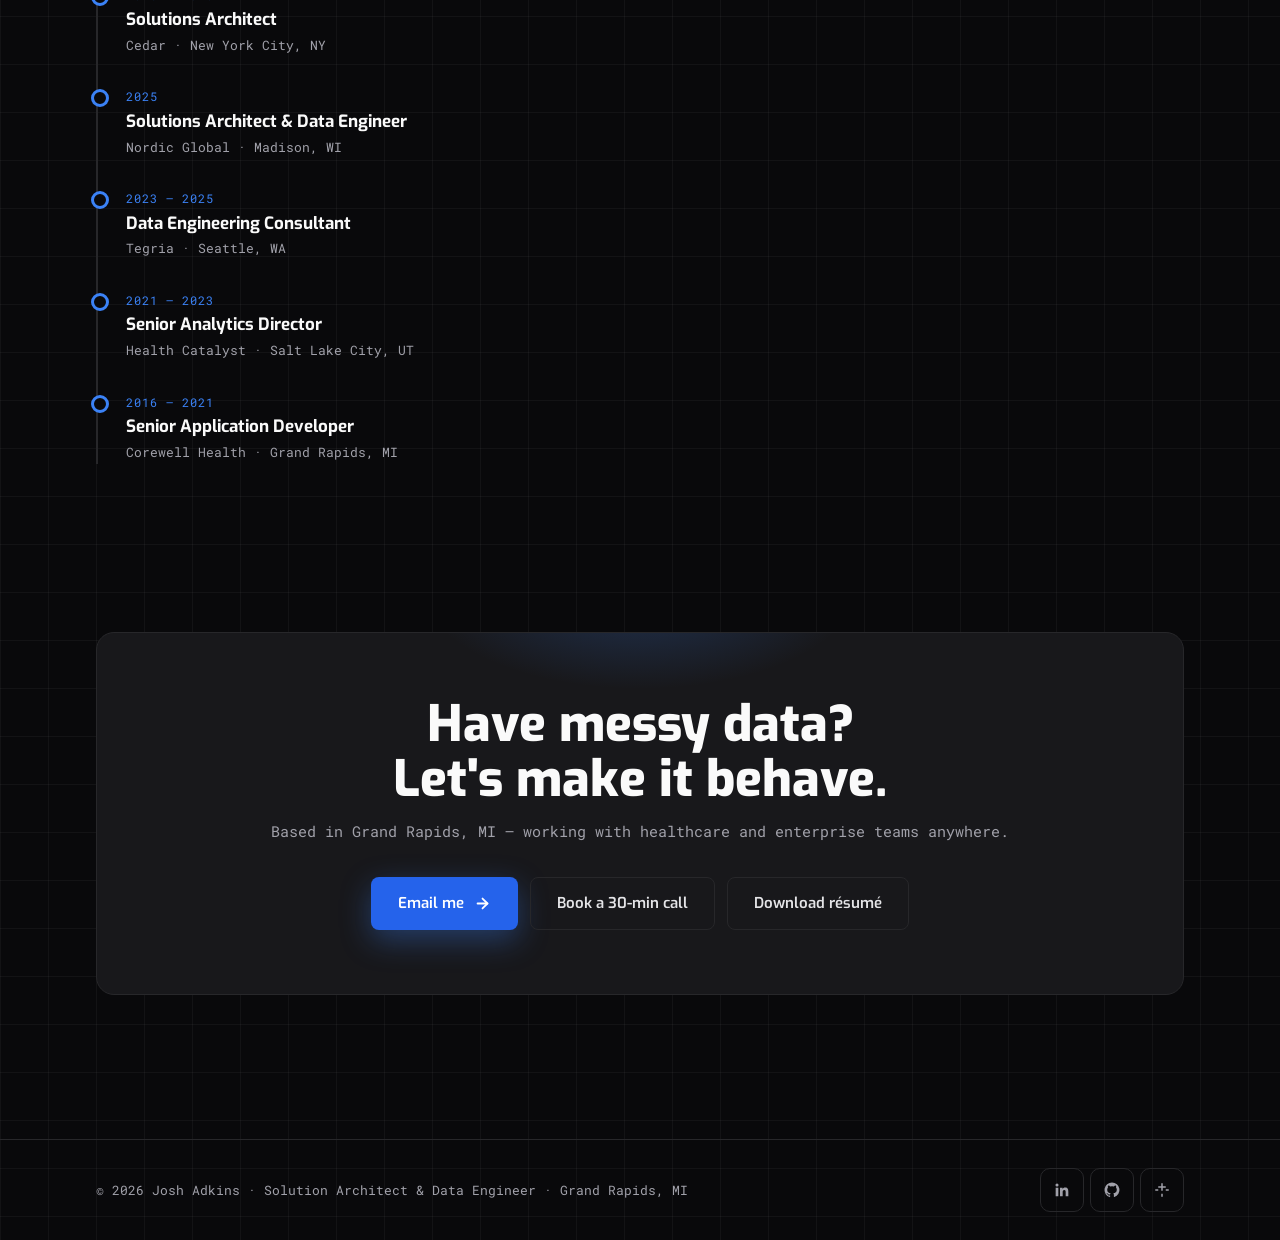
==== commit 5aa63a6f: "Updates" ====
--- a/mockups/portfolio-v2.html
+++ b/mockups/portfolio-v2.html
@@ -415,7 +415,7 @@
       </div>
       <div class="timeline" data-reveal>
         <div class="t-item"><span class="when">2026 — PRESENT</span><h3>Business Intelligence</h3><span class="org">Deaconess Health System · Evansville, IN</span></div>
-        <div class="t-item"><span class="when">2025 — PRESENT</span><h3>Co-Founder &amp; Principal Architect</h3><span class="org">the Data Lab · Grand Rapids, MI</span></div>
+        <div class="t-item"><span class="when">2025 — PRESENT</span><h3>Co-Founder &amp; Principal Architect</h3><span class="org">The Data Lab · Grand Rapids, MI</span></div>
         <div class="t-item"><span class="when">2025 — 2026</span><h3>Solutions Architect</h3><span class="org">Cedar · New York City, NY</span></div>
         <div class="t-item"><span class="when">2025</span><h3>Solutions Architect &amp; Data Engineer</h3><span class="org">Nordic Global · Madison, WI</span></div>
         <div class="t-item"><span class="when">2023 — 2025</span><h3>Data Engineering Consultant</h3><span class="org">Tegria · Seattle, WA</span></div>
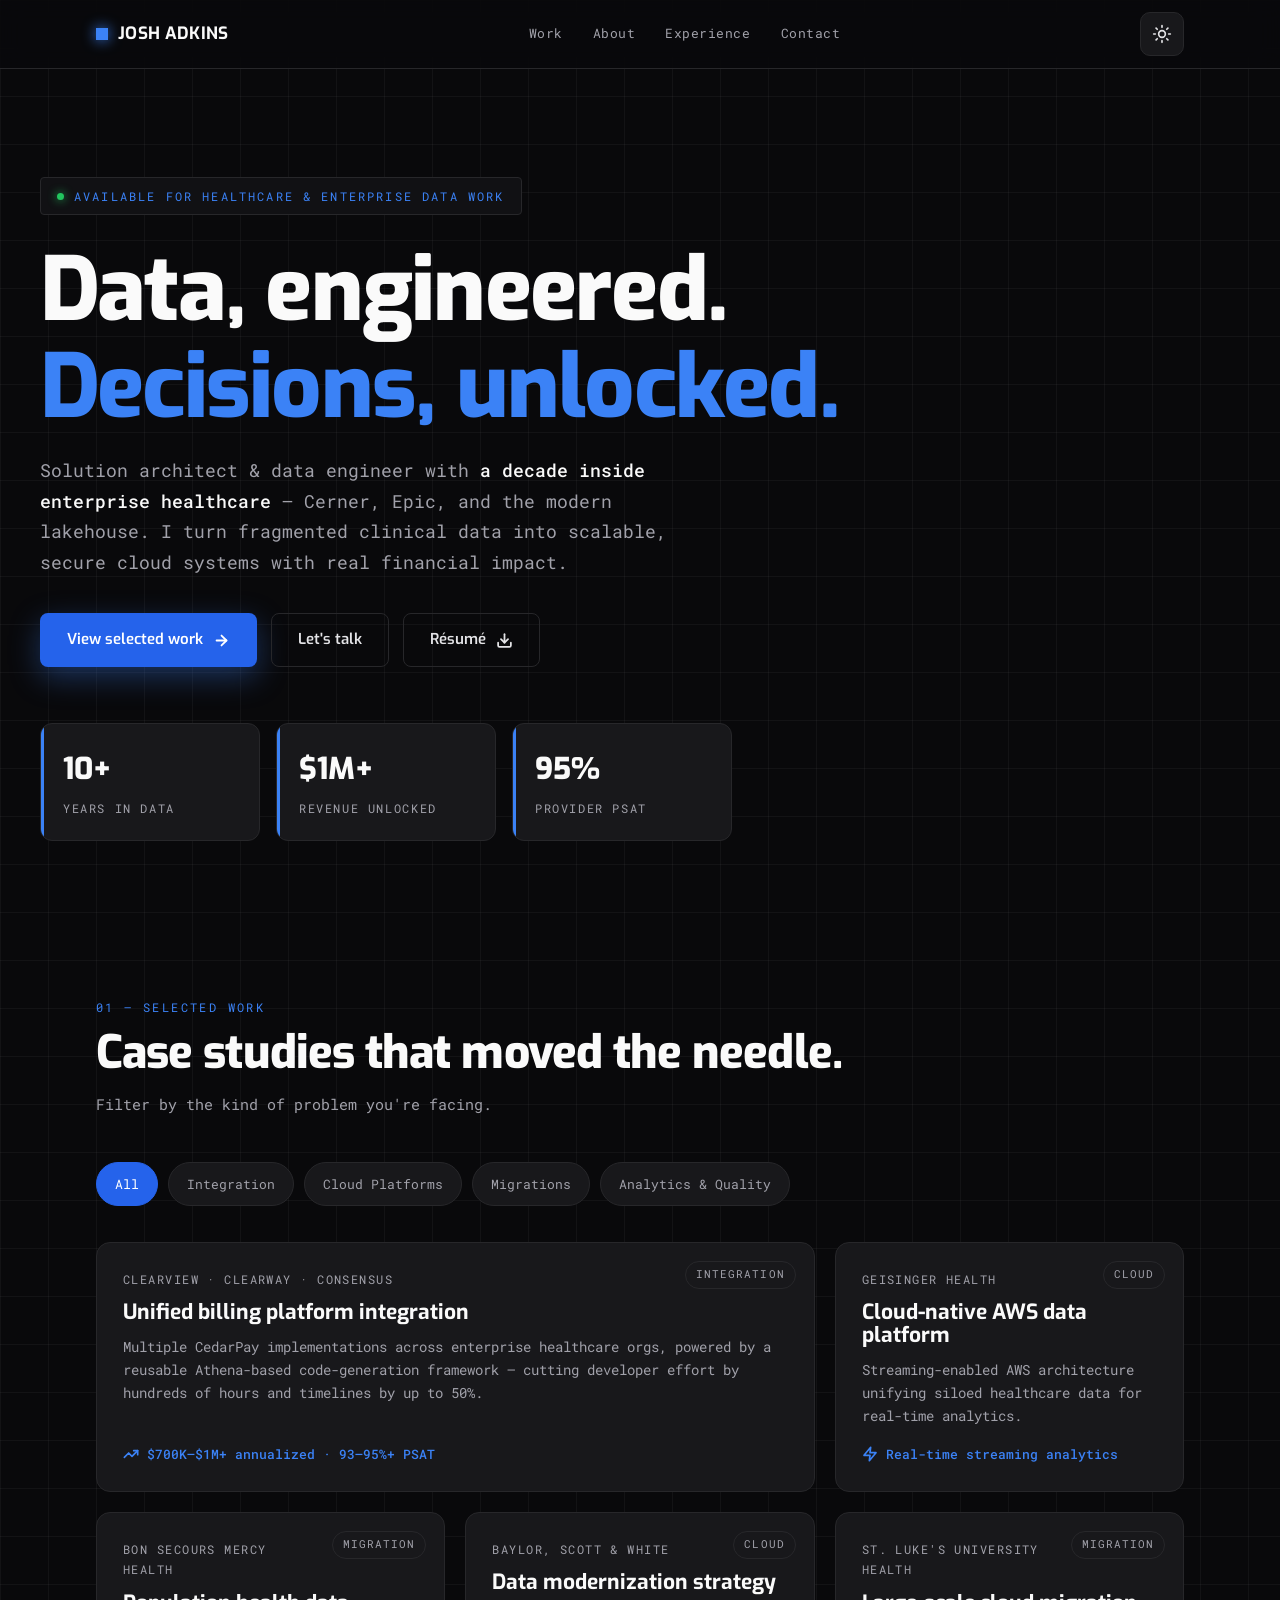
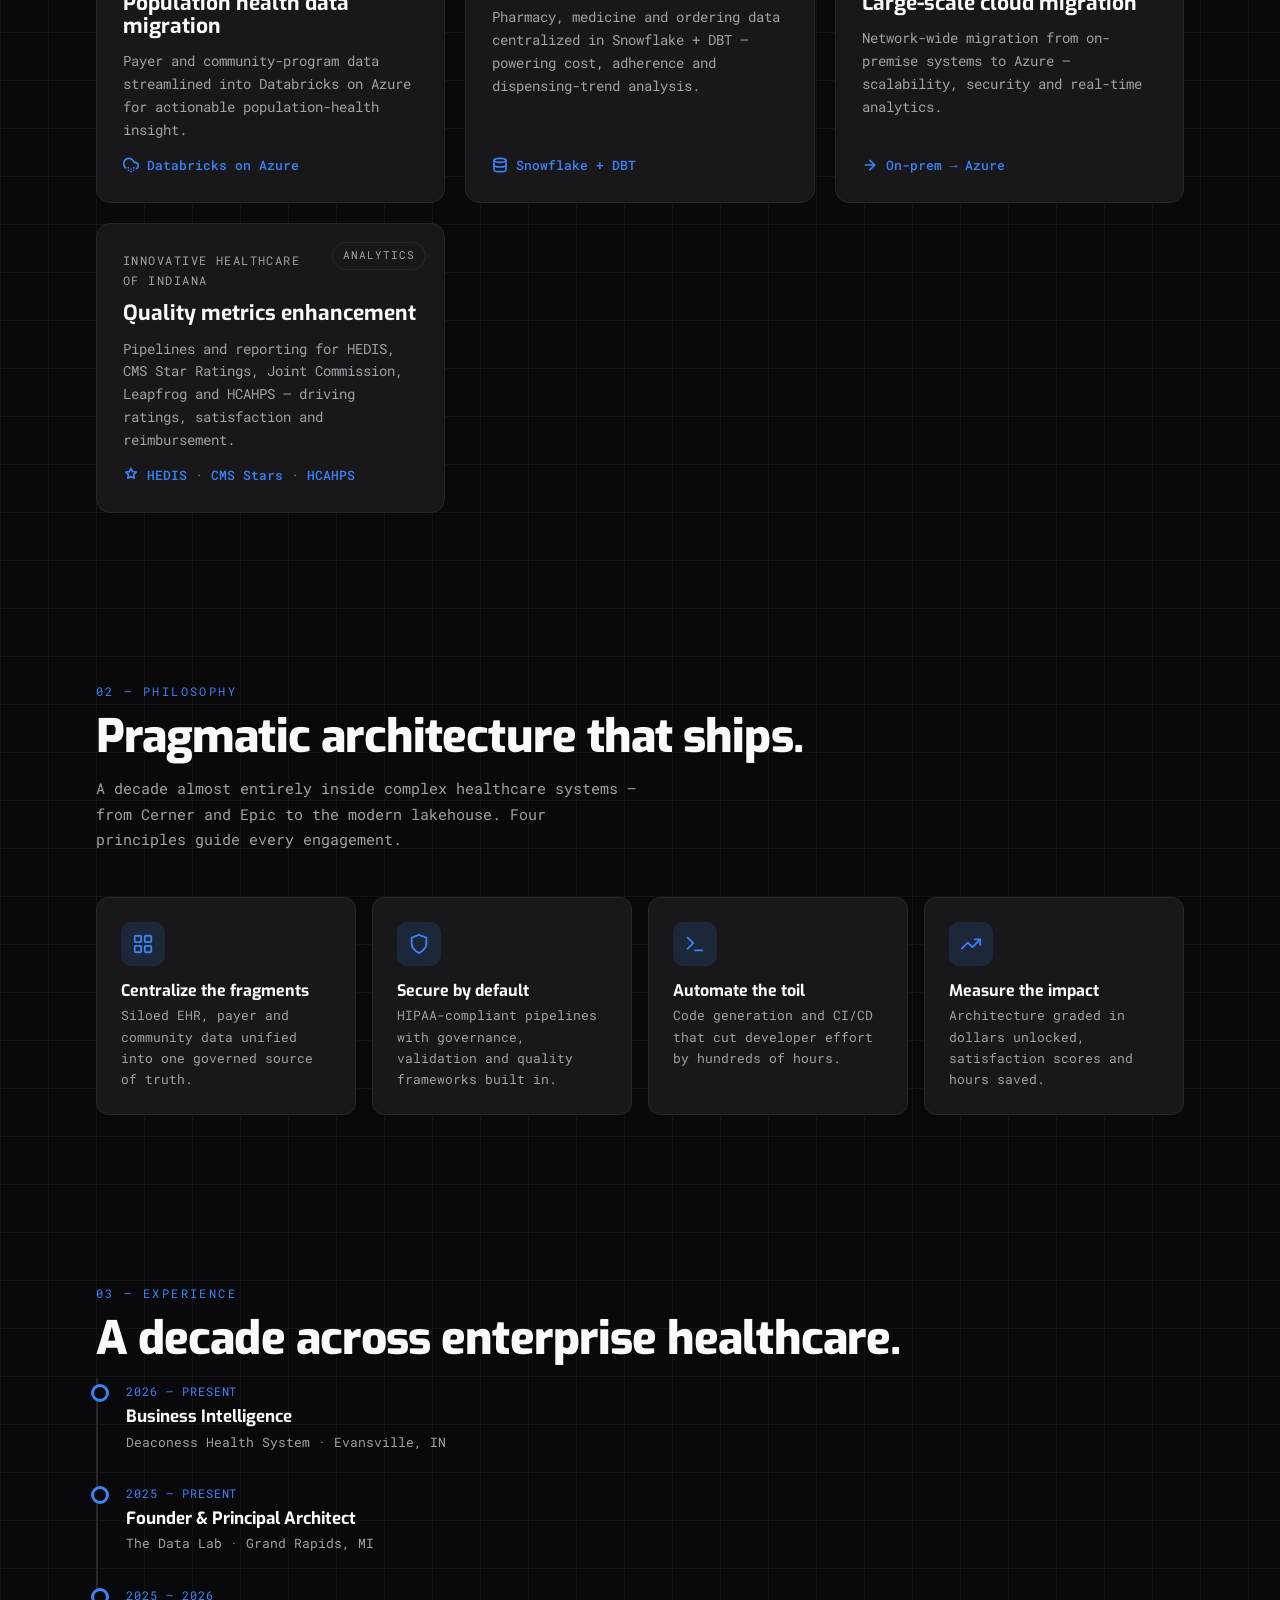
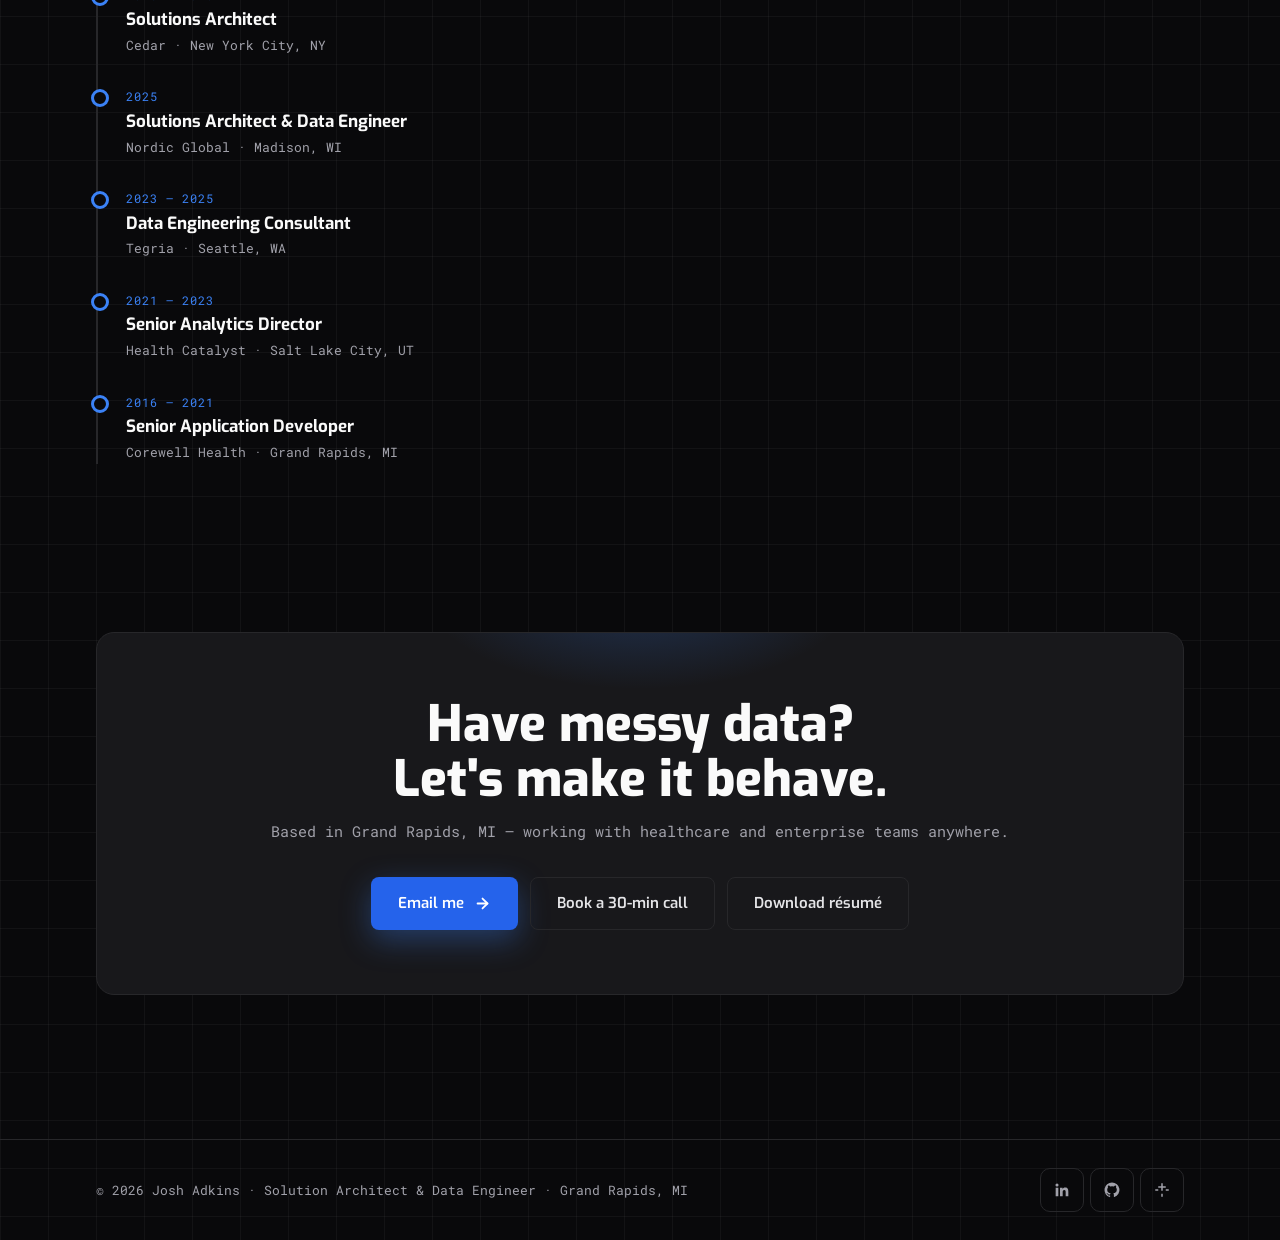
==== commit 3b0aa118: "Updates!" ====
--- a/mockups/portfolio-v2.html
+++ b/mockups/portfolio-v2.html
@@ -415,7 +415,7 @@
       </div>
       <div class="timeline" data-reveal>
         <div class="t-item"><span class="when">2026 — PRESENT</span><h3>Business Intelligence</h3><span class="org">Deaconess Health System · Evansville, IN</span></div>
-        <div class="t-item"><span class="when">2025 — PRESENT</span><h3>Co-Founder &amp; Principal Architect</h3><span class="org">The Data Lab · Grand Rapids, MI</span></div>
+        <div class="t-item"><span class="when">2025 — PRESENT</span><h3>Founder &amp; Principal Architect</h3><span class="org">The Data Lab · Grand Rapids, MI</span></div>
         <div class="t-item"><span class="when">2025 — 2026</span><h3>Solutions Architect</h3><span class="org">Cedar · New York City, NY</span></div>
         <div class="t-item"><span class="when">2025</span><h3>Solutions Architect &amp; Data Engineer</h3><span class="org">Nordic Global · Madison, WI</span></div>
         <div class="t-item"><span class="when">2023 — 2025</span><h3>Data Engineering Consultant</h3><span class="org">Tegria · Seattle, WA</span></div>
